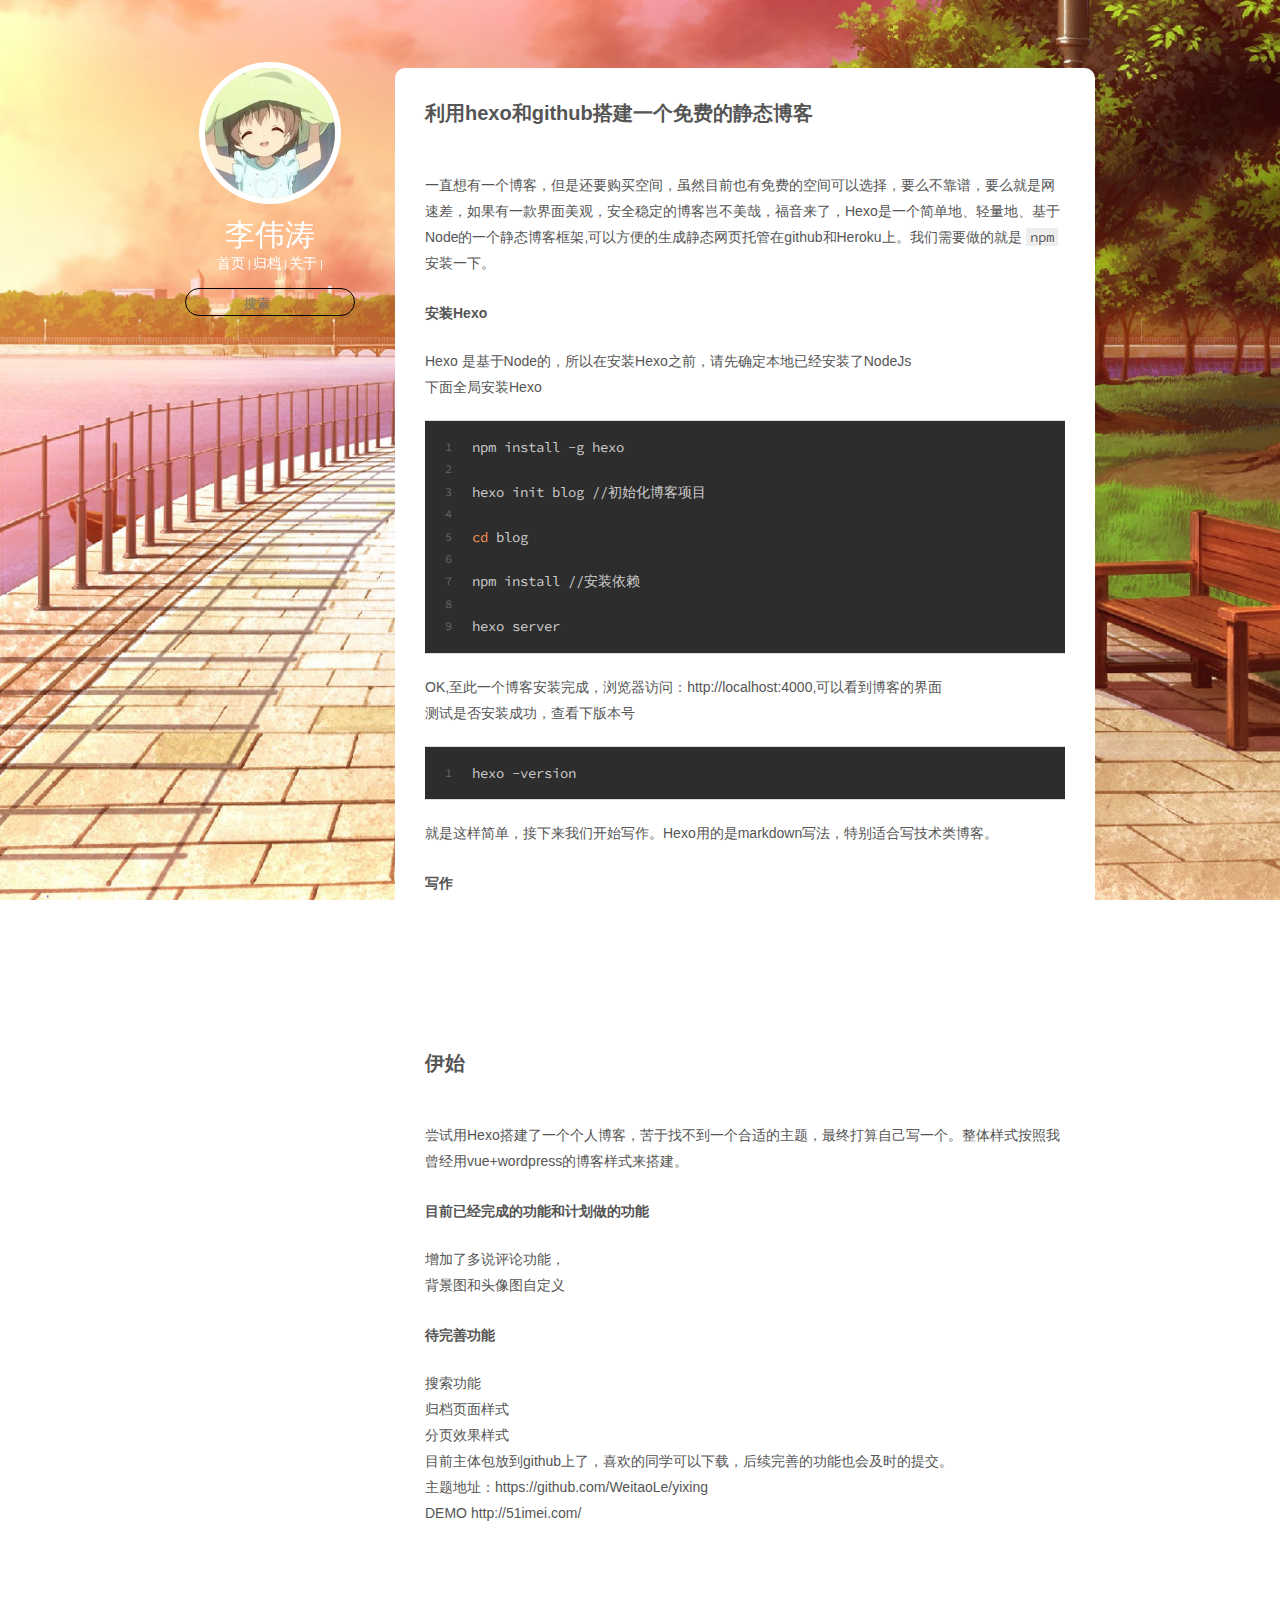
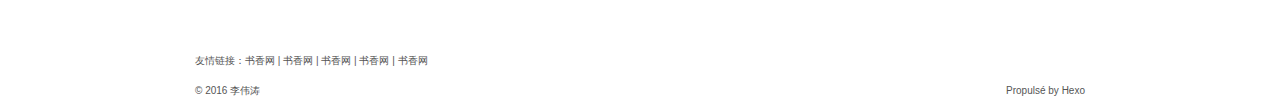
==== index.html @ 78cb447e "Site updated: 2016-09-13 23:30:02" ====
<!DOCTYPE html>
<html>
<head>
  <meta charset="utf-8">
  
  <title>李伟涛</title>
  <meta name="viewport" content="width=device-width, initial-scale=1, maximum-scale=1">
  <meta property="og:type" content="website">
<meta property="og:title" content="李伟涛">
<meta property="og:url" content="http://51imei.com/index.html">
<meta property="og:site_name" content="李伟涛">
<meta name="twitter:card" content="summary">
<meta name="twitter:title" content="李伟涛">
  
    <link rel="alternate" href="/atom.xml" title="李伟涛" type="application/atom+xml">
  
  
    <link rel="icon" href="/favicon.png">
  
  
    <link href="//fonts.googleapis.com/css?family=Source+Code+Pro" rel="stylesheet" type="text/css">
  
  <link rel="stylesheet" href="/css/style.css">
  

</head>

<body>
  <div id="container">
    <div class="main clearfix">
      <header id="header" class="header">
  <div class="myphoto"><img src="/img/photo.jpg"></div>
  <div class="mysitename">李伟涛</div>

  <div class="navbar">
        
          <a href="/">首页</a> | 
        
          <a href="/archives">归档</a> | 
        
          <a href="/about">关于</a> | 
        
   </div>
  <div class="searchbox"><button class="search-btn"><i class="search-icon">&#xe686;</i></button><input type="text" placeholder="搜索"></div>
</header>
        <div class="container">
  
    <div class="content" id="post-hexo">
  <h2><a href="#">
  
    <h1 itemprop="name">
      <a class="article-title" href="/2016/09/13/hexo/">利用hexo和github搭建一个免费的静态博客</a>
    </h1>
  
</a></h2>
  
  <div class="summary article-entry">
        <p>一直想有一个博客，但是还要购买空间，虽然目前也有免费的空间可以选择，要么不靠谱，要么就是网速差，如果有一款界面美观，安全稳定的博客岂不美哉，福音来了，Hexo是一个简单地、轻量地、基于Node的一个静态博客框架,可以方便的生成静态网页托管在github和Heroku上。我们需要做的就是    <code>npm</code>    安装一下。</p>
<h2 id="安装Hexo"><a href="#安装Hexo" class="headerlink" title="安装Hexo"></a>安装Hexo</h2><p>Hexo 是基于Node的，所以在安装Hexo之前，请先确定本地已经安装了<a href="https://nodejs.org/en/" target="_blank" rel="external">NodeJs</a></p>
<p>下面全局安装Hexo</p>
<figure class="highlight bash"><table><tr><td class="gutter"><pre><div class="line">1</div><div class="line">2</div><div class="line">3</div><div class="line">4</div><div class="line">5</div><div class="line">6</div><div class="line">7</div><div class="line">8</div><div class="line">9</div></pre></td><td class="code"><pre><div class="line">npm install -g hexo</div><div class="line"></div><div class="line">hexo init blog //初始化博客项目</div><div class="line"></div><div class="line"><span class="built_in">cd</span> blog</div><div class="line"></div><div class="line">npm install //安装依赖</div><div class="line"></div><div class="line">hexo server</div></pre></td></tr></table></figure>
<p>OK,至此一个博客安装完成，浏览器访问：<a href="http://localhost:4000,可以看到博客的界面" target="_blank" rel="external">http://localhost:4000,可以看到博客的界面</a></p>
<p>测试是否安装成功，查看下版本号</p>
<figure class="highlight bash"><table><tr><td class="gutter"><pre><div class="line">1</div></pre></td><td class="code"><pre><div class="line">hexo -version</div></pre></td></tr></table></figure>
<p>就是这样简单，接下来我们开始写作。Hexo用的是markdown写法，特别适合写技术类博客。</p>
<h2 id="写作"><a href="#写作" class="headerlink" title="写作"></a>写作</h2>
      </div>
  
  
</div>
  
    <div class="content" id="post-伊始">
  <h2><a href="#">
  
    <h1 itemprop="name">
      <a class="article-title" href="/2016/09/13/伊始/">伊始</a>
    </h1>
  
</a></h2>
  
  <div class="summary article-entry">
        <p>尝试用Hexo搭建了一个个人博客，苦于找不到一个合适的主题，最终打算自己写一个。整体样式按照我曾经用vue+wordpress的博客样式来搭建。</p>
<h2 id="目前已经完成的功能和计划做的功能"><a href="#目前已经完成的功能和计划做的功能" class="headerlink" title="目前已经完成的功能和计划做的功能"></a>目前已经完成的功能和计划做的功能</h2><ol>
<li>增加了多说评论功能，</li>
<li>背景图和头像图自定义</li>
</ol>
<h2 id="待完善功能"><a href="#待完善功能" class="headerlink" title="待完善功能"></a>待完善功能</h2><ol>
<li>搜索功能</li>
<li>归档页面样式</li>
<li>分页效果样式</li>
</ol>
<p>目前主体包放到github上了，喜欢的同学可以下载，后续完善的功能也会及时的提交。</p>
<p>主题地址：<a href="https://github.com/WeitaoLe/yixing" target="_blank" rel="external">https://github.com/WeitaoLe/yixing</a></p>
<p><a href="http://51imei.com/">DEMO http://51imei.com/</a></p>

      </div>
  
  
</div>
  

</div>
    </div>
    <div>
    	<div class="footer">
		  
		<div class="flink">友情链接：<a href="">书香网</a> | <a href="">书香网</a> | <a href="">书香网</a> | <a href="">书香网</a> | <a href="">书香网</a></div>
		<div class="copyright">
			 &copy; 2016 李伟涛 <span>Propulsé by <a href="http://hexo.io/" target="_blank">Hexo</a></span>
		</div>
	</div>
    </div>
  </div>
</body>
</html>
---- css/style.css ----
body {
  width: 100%;
}
body:before,
body:after {
  content: "";
  display: table;
}
body:after {
  clear: both;
}
html,
body,
div,
span,
applet,
object,
iframe,
h1,
h2,
h3,
h4,
h5,
h6,
p,
blockquote,
pre,
a,
abbr,
acronym,
address,
big,
cite,
code,
del,
dfn,
em,
img,
ins,
kbd,
q,
s,
samp,
small,
strike,
strong,
sub,
sup,
tt,
var,
dl,
dt,
dd,
ol,
ul,
li,
fieldset,
form,
label,
legend,
table,
caption,
tbody,
tfoot,
thead,
tr,
th,
td {
  margin: 0;
  padding: 0;
  border: 0;
  outline: 0;
  font-weight: inherit;
  font-style: inherit;
  font-family: inherit;
  font-size: 100%;
  vertical-align: baseline;
}
body {
  line-height: 1;
  color: #000;
  background: #fff;
}
ol,
ul {
  list-style: none;
}
table {
  border-collapse: separate;
  border-spacing: 0;
  vertical-align: middle;
}
caption,
th,
td {
  text-align: left;
  font-weight: normal;
  vertical-align: middle;
}
a img {
  border: none;
}
input,
button {
  margin: 0;
  padding: 0;
}
input::-moz-focus-inner,
button::-moz-focus-inner {
  border: 0;
  padding: 0;
}
@font-face {
  font-family: FontAwesome;
  font-style: normal;
  font-weight: normal;
  src: url("fonts/fontawesome-webfont.eot?v=#4.0.3");
  src: url("fonts/fontawesome-webfont.eot?#iefix&v=#4.0.3") format("embedded-opentype"), url("fonts/fontawesome-webfont.woff?v=#4.0.3") format("woff"), url("fonts/fontawesome-webfont.ttf?v=#4.0.3") format("truetype"), url("fonts/fontawesome-webfont.svg#fontawesomeregular?v=#4.0.3") format("svg");
}
* {
  -webkit-box-sizing: border-box;
  -moz-box-sizing: border-box;
  -webkit-box-sizing: border-box;
  -moz-box-sizing: border-box;
  box-sizing: border-box;
}
html,
body,
#container {
  font-size: 10px;
  height: 100%;
  font-family: tahoma, Helvetica, Arial, "\5FAE\8F6F\96C5\9ED1";
}
a {
  text-decoration: none;
  cursor: pointer;
}
a:link,
a:visited,
a:active {
  text-decoration: none;
}
a:hover,
a:focus {
  text-decoration: none;
  outline: none;
}
.clearfix {
  display: block;
  clear: both;
  height: 0;
  overflow: hidden;
}
.clearfix:after {
  content: ".";
  display: block;
  height: 0;
  clear: both;
  overflow: hidden;
  visibility: hidden;
}
body {
  background: url("/img/bg.jpg") no-repeat;
  background-attachment: fixed;
  -webkit-background-size: cover;
  -moz-background-size: cover;
  background-size: cover;
  font: 14px "Helvetica Neue", Helvetica, Arial, sans-serif;
  -webkit-text-size-adjust: 100%;
}
.main {
  height: auto;
  padding-top: 68px;
  margin: 0 auto;
}
.outer {
  max-width: 1220px;
  margin: 0 auto;
  padding: 0 20px;
}
.outer:before,
.outer:after {
  content: "";
  display: table;
}
.outer:after {
  clear: both;
}
.inner {
  display: inline;
  float: left;
  width: 98.33333333333333%;
  margin: 0 0.833333333333333%;
}
.left,
.alignleft {
  float: left;
}
.right,
.alignright {
  float: right;
}
.clear {
  clear: both;
}
#container {
  position: relative;
}
.mobile-nav-on {
  overflow: hidden;
}
/*
设备适配
 */
@media (min-width: 769px) {
  .main {
    width: 910px;
  }
  .header {
    position: fixed;
  }
  .container {
    width: 700px;
    float: right;
  }
  .container .content {
    height: auto;
  }
  .container-box {
    width: 86%;
  }
  .footer {
    width: 910px;
  }
}
@media (max-width: 768px) {
  .main {
    width: 100%;
  }
  .container {
    width: 95%;
    margin: 0 auto;
  }
  .container-box {
    width: 75%;
  }
  .footer {
    width: 90%;
  }
}
@media screen and (min-width: 768px) {
  #main {
    display: inline;
    float: left;
    width: 73.33333333333333%;
    margin: 0 0.833333333333333%;
  }
}
.archive-year,
.widget-title {
  text-decoration: none;
  text-transform: uppercase;
  letter-spacing: 2px;
  color: #999;
  margin-bottom: 1em;
  margin-left: 5px;
  line-height: 1em;
  text-shadow: 0 1px #fff;
  font-weight: bold;
}
.archive-article-inner {
  background: #fff;
  -webkit-box-shadow: 1px 2px 3px #ddd;
  box-shadow: 1px 2px 3px #ddd;
  border: 1px solid #ddd;
  border-radius: 3px;
}
.widget h1 {
  font-size: 2em;
}
.widget h2 {
  font-size: 1.5em;
}
.widget h3 {
  font-size: 1.3em;
}
.widget h4 {
  font-size: 1.2em;
}
.widget h5 {
  font-size: 1em;
}
.widget h6 {
  font-size: 1em;
  color: #999;
}
.widget hr {
  border: 1px dashed #ddd;
}
.widget strong {
  font-weight: bold;
}
.widget em,
.widget cite {
  font-style: italic;
}
.widget sup,
.widget sub {
  font-size: 0.75em;
  line-height: 0;
  position: relative;
  vertical-align: baseline;
}
.widget sup {
  top: -0.5em;
}
.widget sub {
  bottom: -0.2em;
}
.widget small {
  font-size: 0.85em;
}
.widget acronym,
.widget abbr {
  border-bottom: 1px dotted;
}
.widget ul,
.widget ol,
.widget dl {
  margin: 0 20px;
  line-height: 1.6em;
}
.widget ul ul,
.widget ol ul,
.widget ul ol,
.widget ol ol {
  margin-top: 0;
  margin-bottom: 0;
}
.widget ul {
  list-style: disc;
}
.widget ol {
  list-style: decimal;
}
.widget dt {
  font-weight: bold;
}
.header {
  width: 170px;
  height: 300px;
  margin: 0 auto;
}
.myphoto {
  text-align: center;
}
.myphoto img {
  width: 130px;
  border-radius: 50%;
  -webkit-box-shadow: 0 0 0 6px #fff;
  box-shadow: 0 0 0 6px #fff;
  -webkit-transition: -webkit-transform 0.8s;
  -moz-transition: -moz-transform 0.8s;
  -ms-transition: -ms-transform 0.8s;
  transition: transform 0.8s;
  -webkit-transition: transform 0.8s;
  -moz-transition: transform 0.8s;
}
.mysitename {
  height: 40px;
  text-align: center;
  color: #fff;
  font-size: 3rem;
  padding-top: 15px;
}
.navbar {
  color: #fff;
  padding: 15px 0 15px;
  text-align: center;
}
.navbar a {
  color: #fff;
  font-size: 1.4rem;
}
.searchbox {
  width: 100%;
  border-radius: 25px;
  height: 28px;
  border: 1px solid #000;
  position: relative;
}
.searchbox input {
  border: 0px;
  background: none;
  width: 120px;
  height: 28px;
  padding: 0px 10px 0 10px;
  color: #fff;
  float: right;
}
.searchbox input:focus {
  border: none;
  outline: none;
  -webkit-box-shadow: 0 0 0 0;
  box-shadow: 0 0 0 0;
}
.search-btn {
  border: 0px;
  background: none;
  width: 30px;
  position: absolute;
  left: 0;
  top: 5px;
}
.search-btn:focus {
  border: none;
  outline: none;
  -webkit-box-shadow: 0 0 0 0;
  box-shadow: 0 0 0 0;
}
.container {
  height: auto;
  padding-bottom: 20px;
}
.container a {
  color: #555;
}
.container .content {
  background-color: #fff;
  border-radius: 10px;
  width: 100%;
  margin-bottom: 70px;
  position: relative;
  color: #555;
}
.container .content h2 {
  padding: 30px 30px 40px;
  line-height: 3rem;
  font-weight: bold;
}
.container .content h2 a {
  font-size: 2rem;
  text-decoration: none;
}
.container .content h2 a:hover {
  color: #444;
}
.container .content p {
  font-size: 1.4rem;
}
.container .content .summary {
  line-height: 26px;
  font-size: 1.4rem;
  padding: 0px 30px 30px 30px;
  -webkit-box-sizing: border-box;
  -moz-box-sizing: border-box;
  box-sizing: border-box;
}
.container .content .summary figure {
  margin: 20px 0;
}
.container .content .summary h2 {
  padding: 2rem 0;
}
.container .content .submenu {
  height: 50px;
  background-color: #fafafa;
  bottom: 0;
  border-top: 1px solid #ddd;
  border-radius: 0 0 10px 10px;
  line-height: 50px;
  padding: 0 30px 0 30px;
  font-size: 0.9rem;
}
.container .content .submenu a {
  color: #555;
}
.container .content .submenu .submenu-time {
  float: left;
}
.container .content .submenu .submenu-hot {
  float: right;
  font-style: italic;
}
.container .article {
  color: #555;
  background-color: #fff;
  border-radius: 10px;
  height: auto;
  padding-bottom: 30px;
}
.container .article h2 {
  height: 30px;
  line-height: 30px;
  padding: 30px 30px 15px;
}
.container .article .submenu {
  color: #ddd;
  height: 50px;
  bottom: 0;
  border-radius: 0 0 10px 10px;
  line-height: 50px;
  padding: 0 30px 0 30px;
  font-size: 0.9rem;
}
.container .article .submenu a {
  color: #ddd;
}
.container .article .submenu .submenu-time {
  float: left;
}
.container .article .summary {
  line-height: 26px;
  font-size: 1.4rem;
  height: auto;
  padding: 0px 30px 30px 30px;
}
.container .article .summary p {
  padding-top: 15px;
}
#comments {
  background: #fff;
  padding: 20px;
  border-radius: 3px;
  margin: 0 0;
}
#comments a {
  color: #258fb8;
}
.archives-wrap {
  margin: 50px 0;
}
.archives:before,
.archives:after {
  content: "";
  display: table;
}
.archives:after {
  clear: both;
}
.archive-year-wrap {
  margin-bottom: 1em;
}
.archives {
  -webkit-column-gap: 10px;
  -moz-column-gap: 10px;
  column-gap: 10px;
}
@media screen and (min-width: 480px) and (max-width: 767px) {
  .archives {
    -webkit-column-count: 2;
    -moz-column-count: 2;
    column-count: 2;
  }
}
@media screen and (min-width: 768px) {
  .archives {
    -webkit-column-count: 3;
    -moz-column-count: 3;
    column-count: 3;
  }
}
.archive-article {
  -webkit-column-break-inside: avoid;
  page-break-inside: avoid;
  overflow: hidden;
  break-inside: avoid-column;
}
.archive-article-inner {
  padding: 10px;
  margin-bottom: 15px;
}
.archive-article-title {
  text-decoration: none;
  font-weight: bold;
  color: #555;
  -webkit-transition: color 0.2s;
  -moz-transition: color 0.2s;
  -ms-transition: color 0.2s;
  transition: color 0.2s;
  line-height: 1.6em;
}
.archive-article-title:hover {
  color: #258fb8;
}
.archive-article-footer {
  margin-top: 1em;
}
.archive-article-date {
  color: #999;
  text-decoration: none;
  font-size: 0.85em;
  line-height: 1em;
  margin-bottom: 0.5em;
  display: block;
}
#page-nav {
  margin: 50px auto;
  background: #fff;
  -webkit-box-shadow: 1px 2px 3px #ddd;
  box-shadow: 1px 2px 3px #ddd;
  border: 1px solid #ddd;
  border-radius: 3px;
  text-align: center;
  color: #999;
  overflow: hidden;
}
#page-nav:before,
#page-nav:after {
  content: "";
  display: table;
}
#page-nav:after {
  clear: both;
}
#page-nav a,
#page-nav span {
  padding: 10px 20px;
  line-height: 1;
  height: 2ex;
}
#page-nav a {
  color: #999;
  text-decoration: none;
}
#page-nav a:hover {
  background: #999;
  color: #fff;
}
#page-nav .prev {
  float: left;
}
#page-nav .next {
  float: right;
}
#page-nav .page-number {
  display: inline-block;
}
@media screen and (max-width: 479px) {
  #page-nav .page-number {
    display: none;
  }
}
#page-nav .current {
  color: #555;
  font-weight: bold;
}
#page-nav .space {
  color: #ddd;
}
.footer {
  margin: 0 auto;
  color: #555;
  line-height: 30px;
}
.footer a {
  color: #555;
}
.footer .flink {
  height: auto;
  padding: 0 10px;
}
.footer .copyright {
  height: 30px;
  padding: 0 10px;
}
.footer .copyright span {
  float: right;
}
.article-entry pre,
.article-entry .highlight {
  background: #2d2d2d;
  margin: 0 -20px;
  padding: 15px 20px;
  border-style: solid;
  border-color: #ddd;
  border-width: 1px 0;
  overflow: auto;
  color: #ccc;
  line-height: 22.400000000000002px;
}
.article-entry .highlight .gutter pre,
.article-entry .gist .gist-file .gist-data .line-numbers {
  color: #666;
  font-size: 0.85em;
}
.article-entry pre,
.article-entry code {
  font-family: "Source Code Pro", Consolas, Monaco, Menlo, Consolas, monospace;
}
.article-entry code {
  background: #eee;
  text-shadow: 0 1px #fff;
  padding: 0 0.3em;
}
.article-entry pre code {
  background: none;
  text-shadow: none;
  padding: 0;
}
.article-entry .highlight pre {
  border: none;
  margin: 0;
  padding: 0;
}
.article-entry .highlight table {
  margin: 0;
  width: auto;
}
.article-entry .highlight td {
  border: none;
  padding: 0;
}
.article-entry .highlight figcaption {
  font-size: 0.85em;
  color: #999;
  line-height: 1em;
  margin-bottom: 1em;
}
.article-entry .highlight figcaption:before,
.article-entry .highlight figcaption:after {
  content: "";
  display: table;
}
.article-entry .highlight figcaption:after {
  clear: both;
}
.article-entry .highlight figcaption a {
  float: right;
}
.article-entry .highlight .gutter pre {
  text-align: right;
  padding-right: 20px;
}
.article-entry .highlight .line {
  height: 22.400000000000002px;
}
.article-entry .highlight .line.marked {
  background: #515151;
}
.article-entry .gist {
  margin: 0 -20px;
  border-style: solid;
  border-color: #ddd;
  border-width: 1px 0;
  background: #2d2d2d;
  padding: 15px 20px 15px 0;
}
.article-entry .gist .gist-file {
  border: none;
  font-family: "Source Code Pro", Consolas, Monaco, Menlo, Consolas, monospace;
  margin: 0;
}
.article-entry .gist .gist-file .gist-data {
  background: none;
  border: none;
}
.article-entry .gist .gist-file .gist-data .line-numbers {
  background: none;
  border: none;
  padding: 0 20px 0 0;
}
.article-entry .gist .gist-file .gist-data .line-data {
  padding: 0 !important;
}
.article-entry .gist .gist-file .highlight {
  margin: 0;
  padding: 0;
  border: none;
}
.article-entry .gist .gist-file .gist-meta {
  background: #2d2d2d;
  color: #999;
  font: 0.85em "Helvetica Neue", Helvetica, Arial, sans-serif;
  text-shadow: 0 0;
  padding: 0;
  margin-top: 1em;
  margin-left: 20px;
}
.article-entry .gist .gist-file .gist-meta a {
  color: #258fb8;
  font-weight: normal;
}
.article-entry .gist .gist-file .gist-meta a:hover {
  text-decoration: underline;
}
pre .comment,
pre .title {
  color: #999;
}
pre .variable,
pre .attribute,
pre .tag,
pre .regexp,
pre .ruby .constant,
pre .xml .tag .title,
pre .xml .pi,
pre .xml .doctype,
pre .html .doctype,
pre .css .id,
pre .css .class,
pre .css .pseudo {
  color: #f2777a;
}
pre .number,
pre .preprocessor,
pre .built_in,
pre .literal,
pre .params,
pre .constant {
  color: #f99157;
}
pre .class,
pre .ruby .class .title,
pre .css .rules .attribute {
  color: #9c9;
}
pre .string,
pre .value,
pre .inheritance,
pre .header,
pre .ruby .symbol,
pre .xml .cdata {
  color: #9c9;
}
pre .css .hexcolor {
  color: #6cc;
}
pre .function,
pre .python .decorator,
pre .python .title,
pre .ruby .function .title,
pre .ruby .title .keyword,
pre .perl .sub,
pre .javascript .title,
pre .coffeescript .title {
  color: #69c;
}
pre .keyword,
pre .javascript .function {
  color: #c9c;
}
@media screen and (max-width: 479px) {
  #mobile-nav {
    position: absolute;
    top: 0;
    left: 0;
    width: 280px;
    height: 100%;
    background: #191919;
    border-right: 1px solid #fff;
  }
}
@media screen and (max-width: 479px) {
  .mobile-nav-link {
    display: block;
    color: #999;
    text-decoration: none;
    padding: 15px 20px;
    font-weight: bold;
  }
  .mobile-nav-link:hover {
    color: #fff;
  }
}
@media screen and (min-width: 768px) {
  #sidebar {
    display: inline;
    float: left;
    width: 23.333333333333332%;
    margin: 0 0.833333333333333%;
  }
}
.widget-wrap {
  margin: 50px 0;
}
.widget {
  color: #777;
  text-shadow: 0 1px #fff;
  background: #ddd;
  -webkit-box-shadow: 0 -1px 4px #ccc inset;
  box-shadow: 0 -1px 4px #ccc inset;
  border: 1px solid #ccc;
  padding: 15px;
  border-radius: 3px;
}
.widget a {
  color: #258fb8;
  text-decoration: none;
}
.widget a:hover {
  text-decoration: underline;
}
.widget ul ul,
.widget ol ul,
.widget dl ul,
.widget ul ol,
.widget ol ol,
.widget dl ol,
.widget ul dl,
.widget ol dl,
.widget dl dl {
  margin-left: 15px;
  list-style: disc;
}
.widget {
  line-height: 1.6em;
  word-wrap: break-word;
  font-size: 0.9em;
}
.widget ul,
.widget ol {
  list-style: none;
  margin: 0;
}
.widget ul ul,
.widget ol ul,
.widget ul ol,
.widget ol ol {
  margin: 0 20px;
}
.widget ul ul,
.widget ol ul {
  list-style: disc;
}
.widget ul ol,
.widget ol ol {
  list-style: decimal;
}
.category-list-count,
.tag-list-count,
.archive-list-count {
  padding-left: 5px;
  color: #999;
  font-size: 0.85em;
}
.category-list-count:before,
.tag-list-count:before,
.archive-list-count:before {
  content: "(";
}
.category-list-count:after,
.tag-list-count:after,
.archive-list-count:after {
  content: ")";
}
.tagcloud a {
  margin-right: 5px;
  display: inline-block;
}
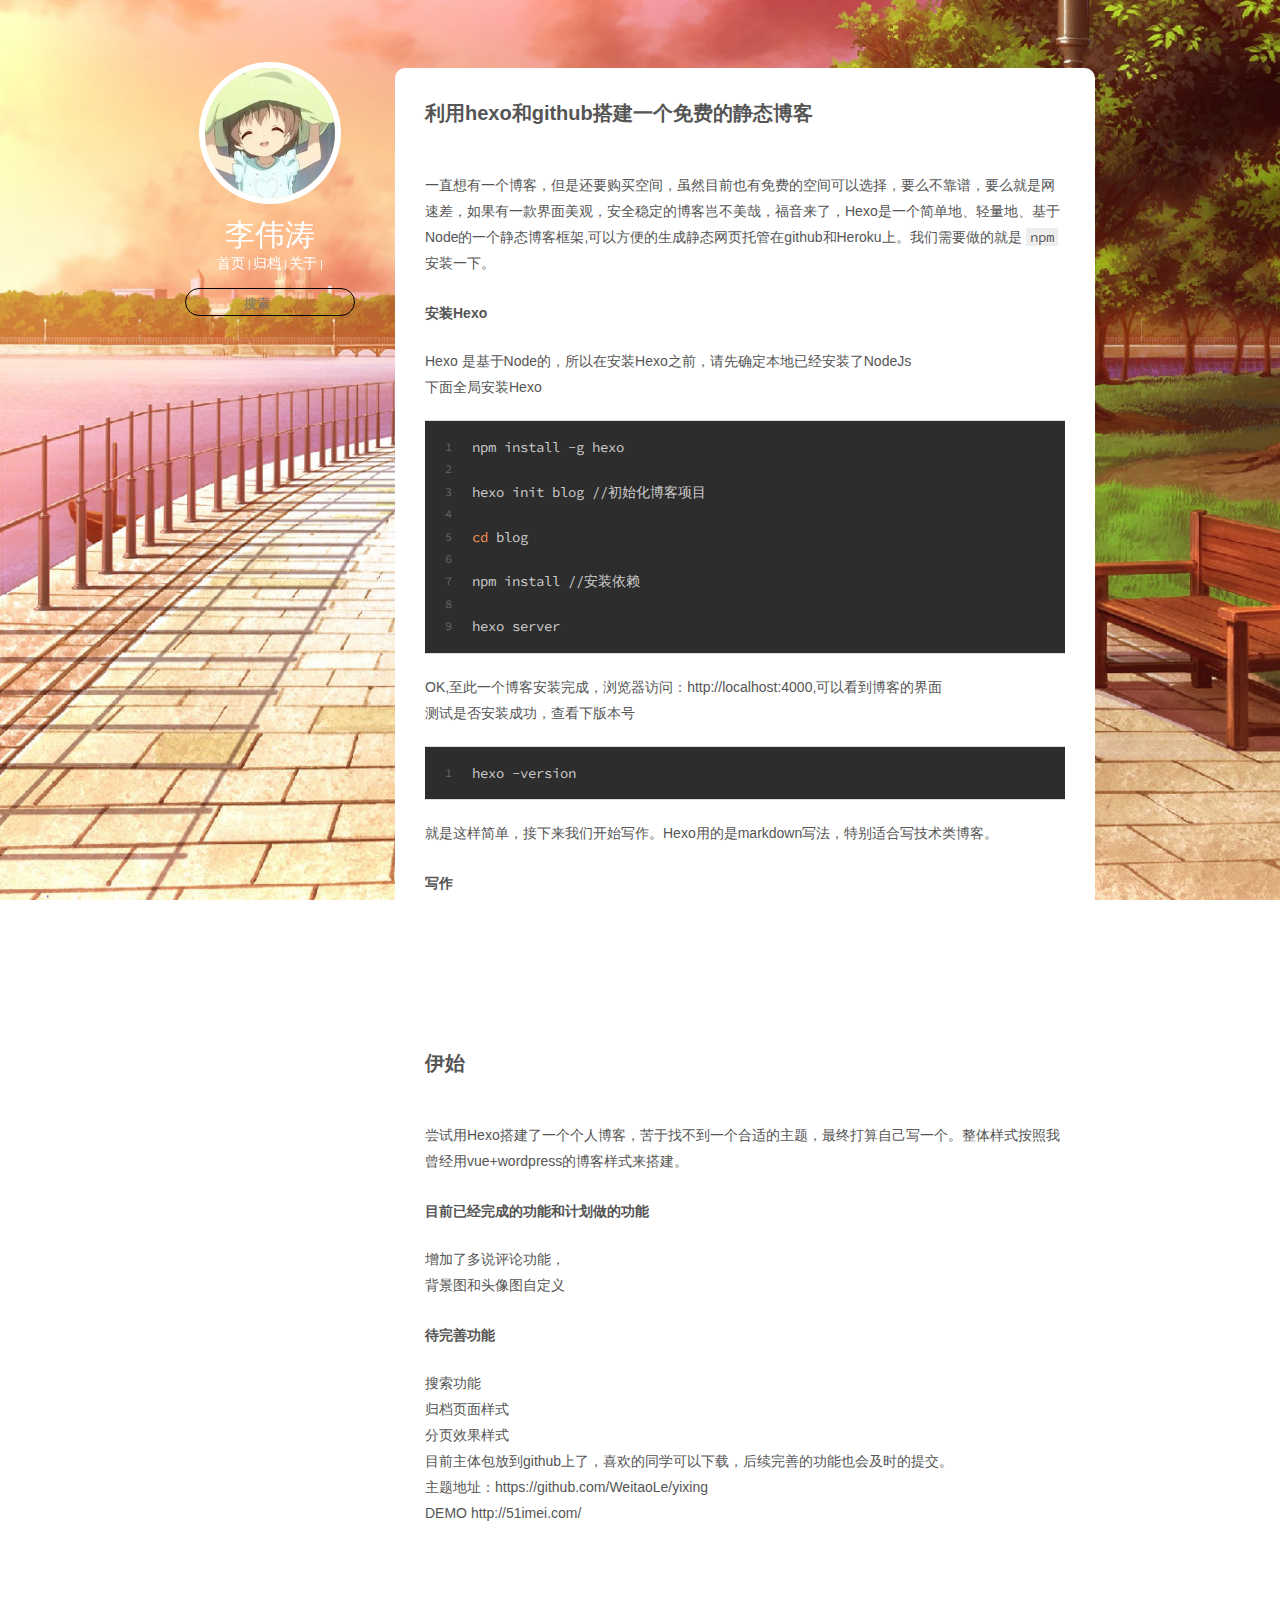
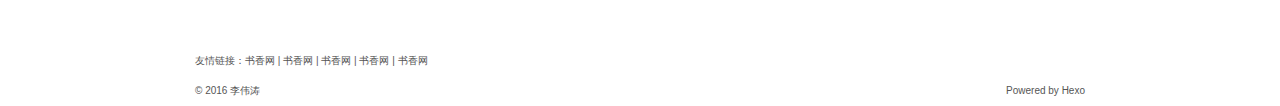
==== commit 38d82dff: "Site updated: 2016-09-13 23:52:54" ====
--- a/index.html
+++ b/index.html
@@ -106,7 +106,7 @@
 		  
 		<div class="flink">友情链接：<a href="">书香网</a> | <a href="">书香网</a> | <a href="">书香网</a> | <a href="">书香网</a> | <a href="">书香网</a></div>
 		<div class="copyright">
-			 &copy; 2016 李伟涛 <span>Propulsé by <a href="http://hexo.io/" target="_blank">Hexo</a></span>
+			 &copy; 2016 李伟涛 <span>Powered by <a href="http://hexo.io/" target="_blank">Hexo</a></span>
 		</div>
 	</div>
     </div>
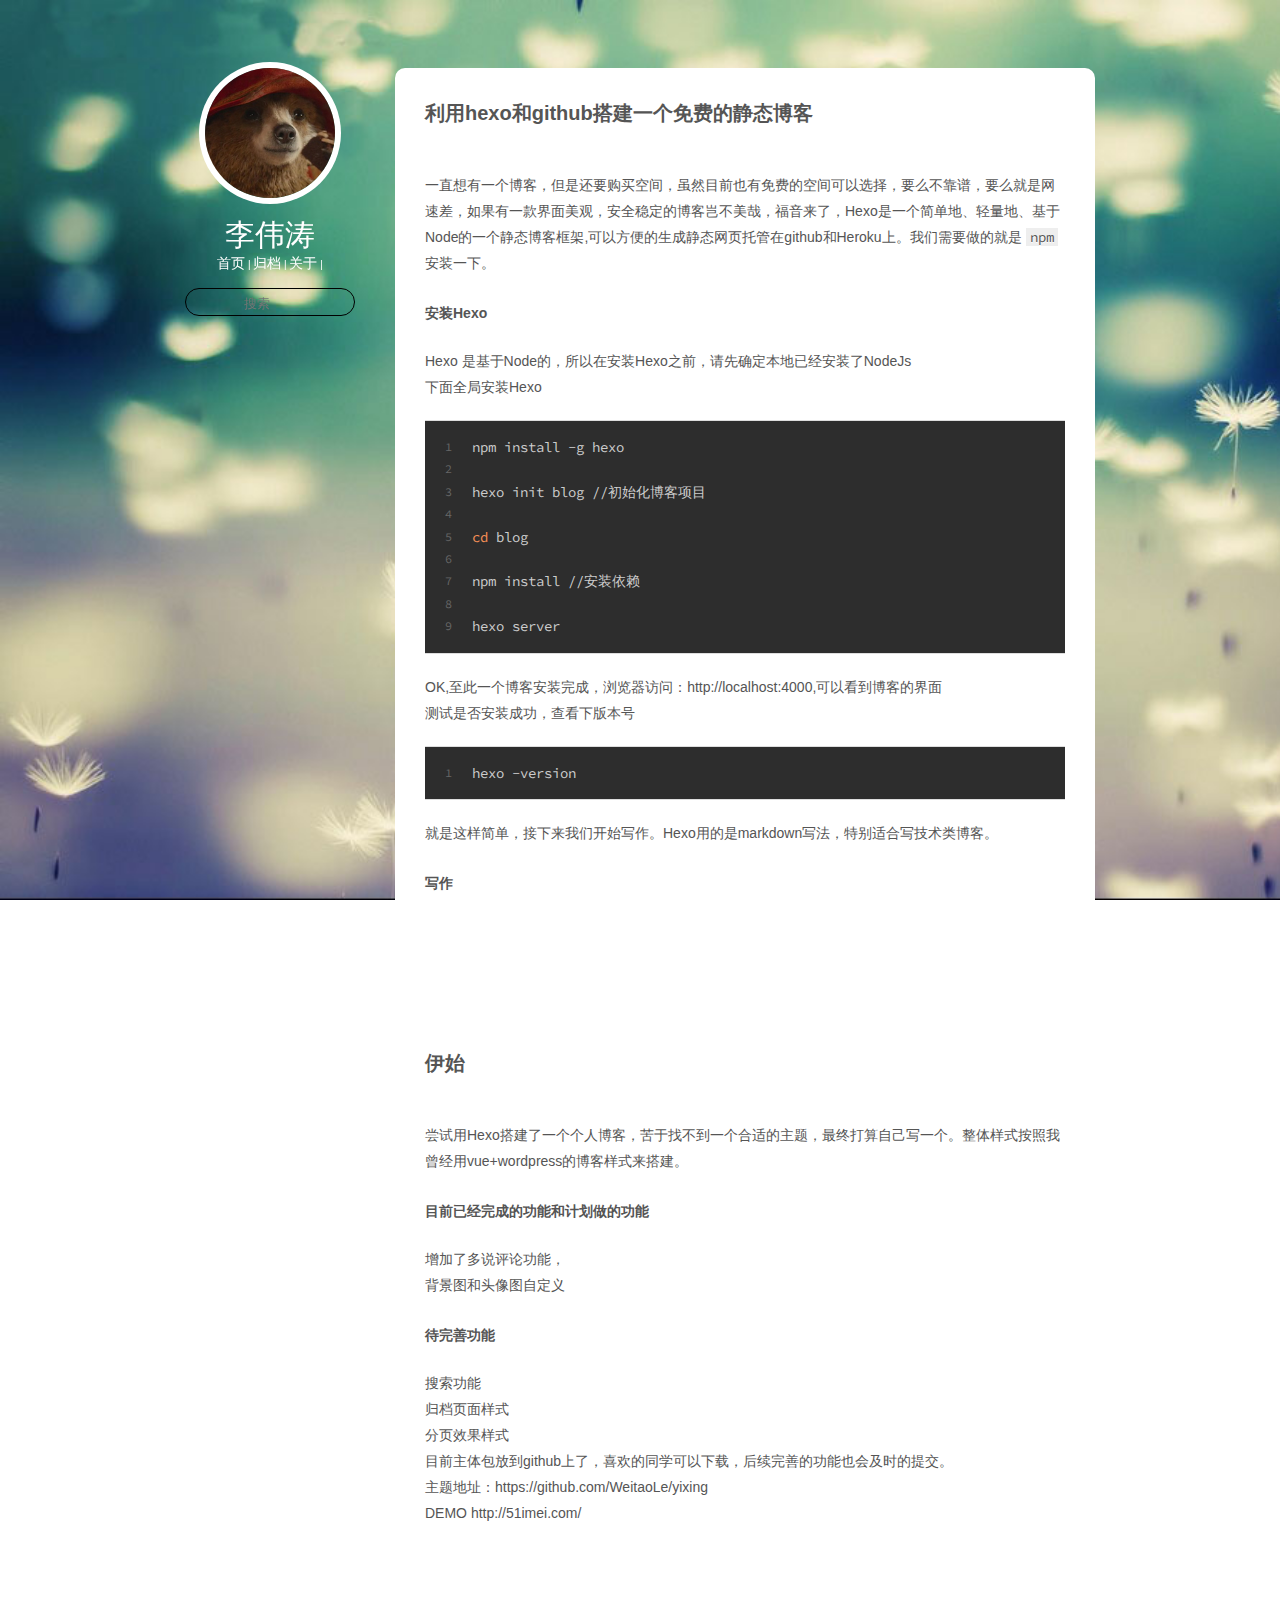
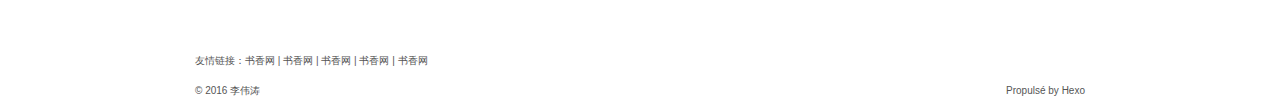
==== commit e273d985: "Site updated: 2016-09-14 00:11:04" ====
--- a/index.html
+++ b/index.html
@@ -106,7 +106,7 @@
 		  
 		<div class="flink">友情链接：<a href="">书香网</a> | <a href="">书香网</a> | <a href="">书香网</a> | <a href="">书香网</a> | <a href="">书香网</a></div>
 		<div class="copyright">
-			 &copy; 2016 李伟涛 <span>Powered by <a href="http://hexo.io/" target="_blank">Hexo</a></span>
+			 &copy; 2016 李伟涛 <span>Propulsé by <a href="http://hexo.io/" target="_blank">Hexo</a></span>
 		</div>
 	</div>
     </div>
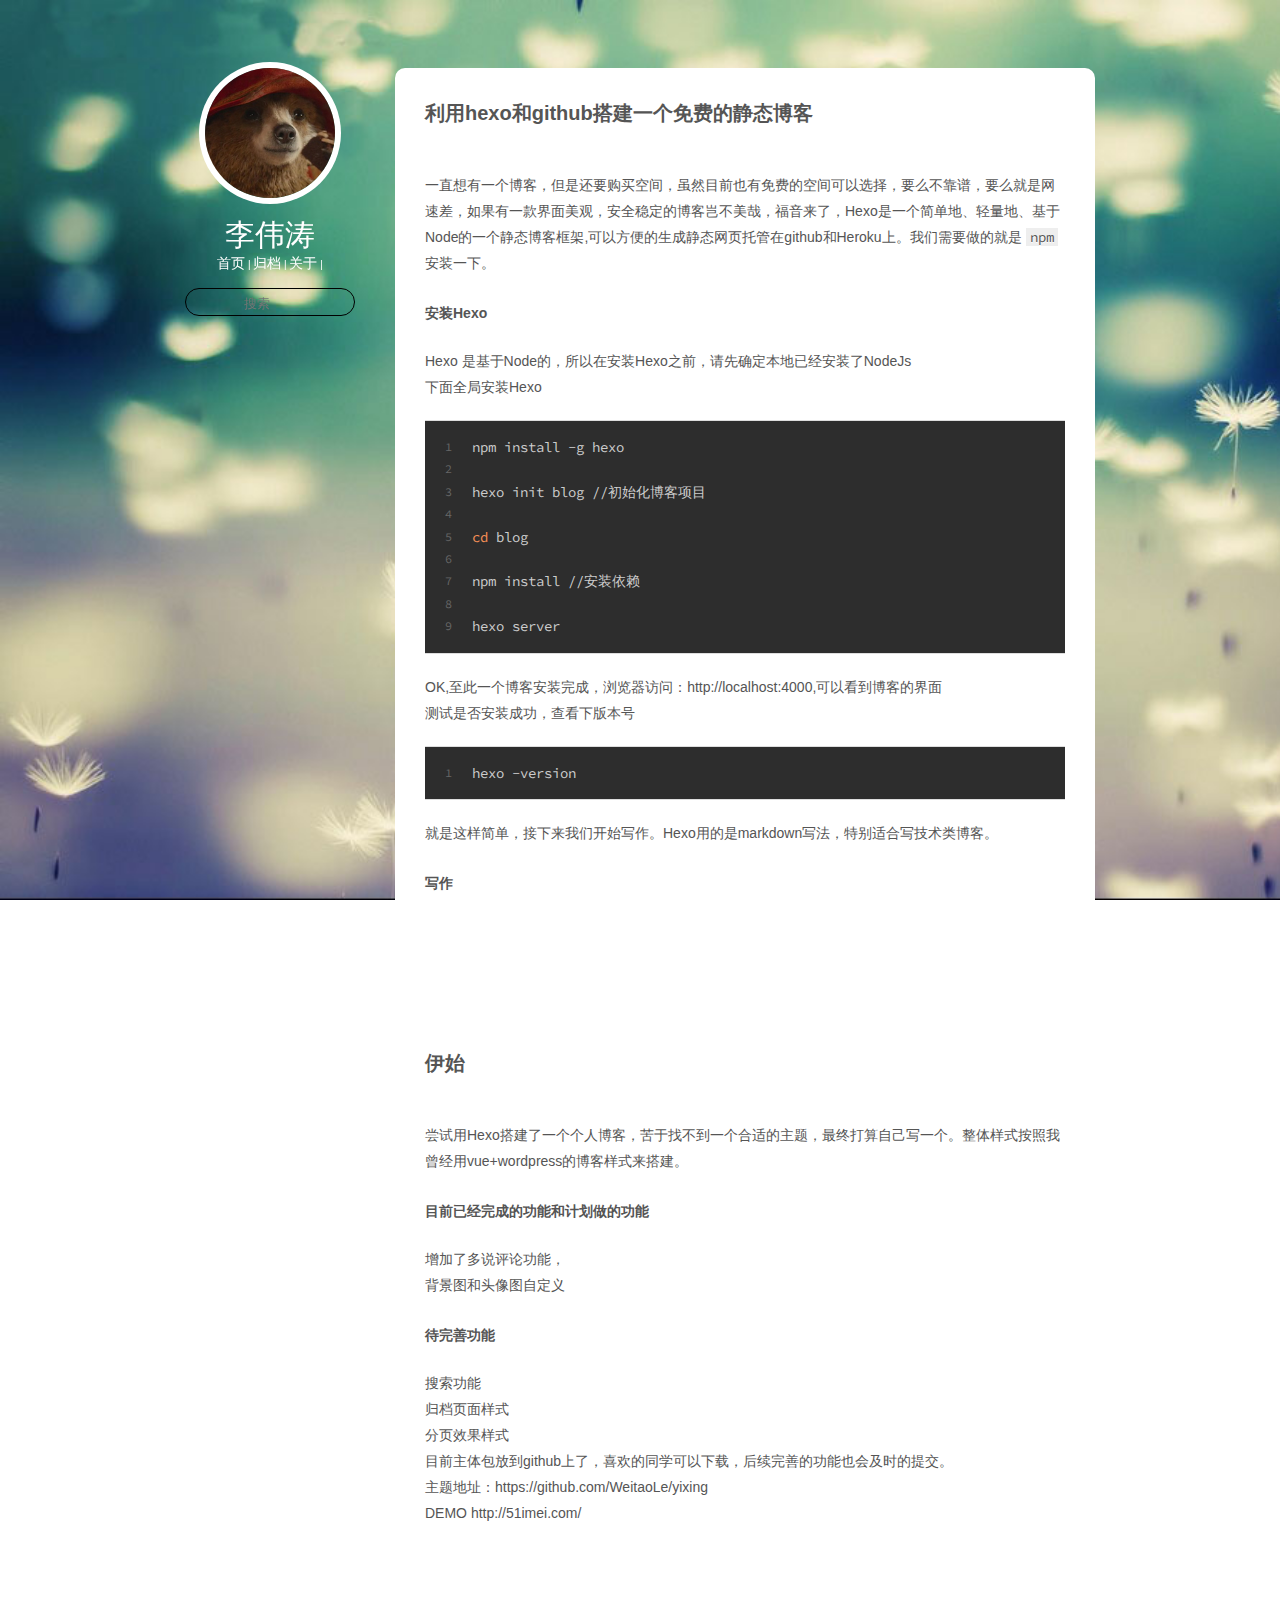
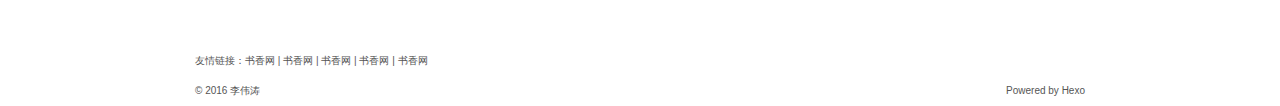
==== commit 180d0e8b: "Site updated: 2016-09-14 00:37:48" ====
--- a/index.html
+++ b/index.html
@@ -106,7 +106,7 @@
 		  
 		<div class="flink">友情链接：<a href="">书香网</a> | <a href="">书香网</a> | <a href="">书香网</a> | <a href="">书香网</a> | <a href="">书香网</a></div>
 		<div class="copyright">
-			 &copy; 2016 李伟涛 <span>Propulsé by <a href="http://hexo.io/" target="_blank">Hexo</a></span>
+			 &copy; 2016 李伟涛 <span>Powered by <a href="http://hexo.io/" target="_blank">Hexo</a></span>
 		</div>
 	</div>
     </div>
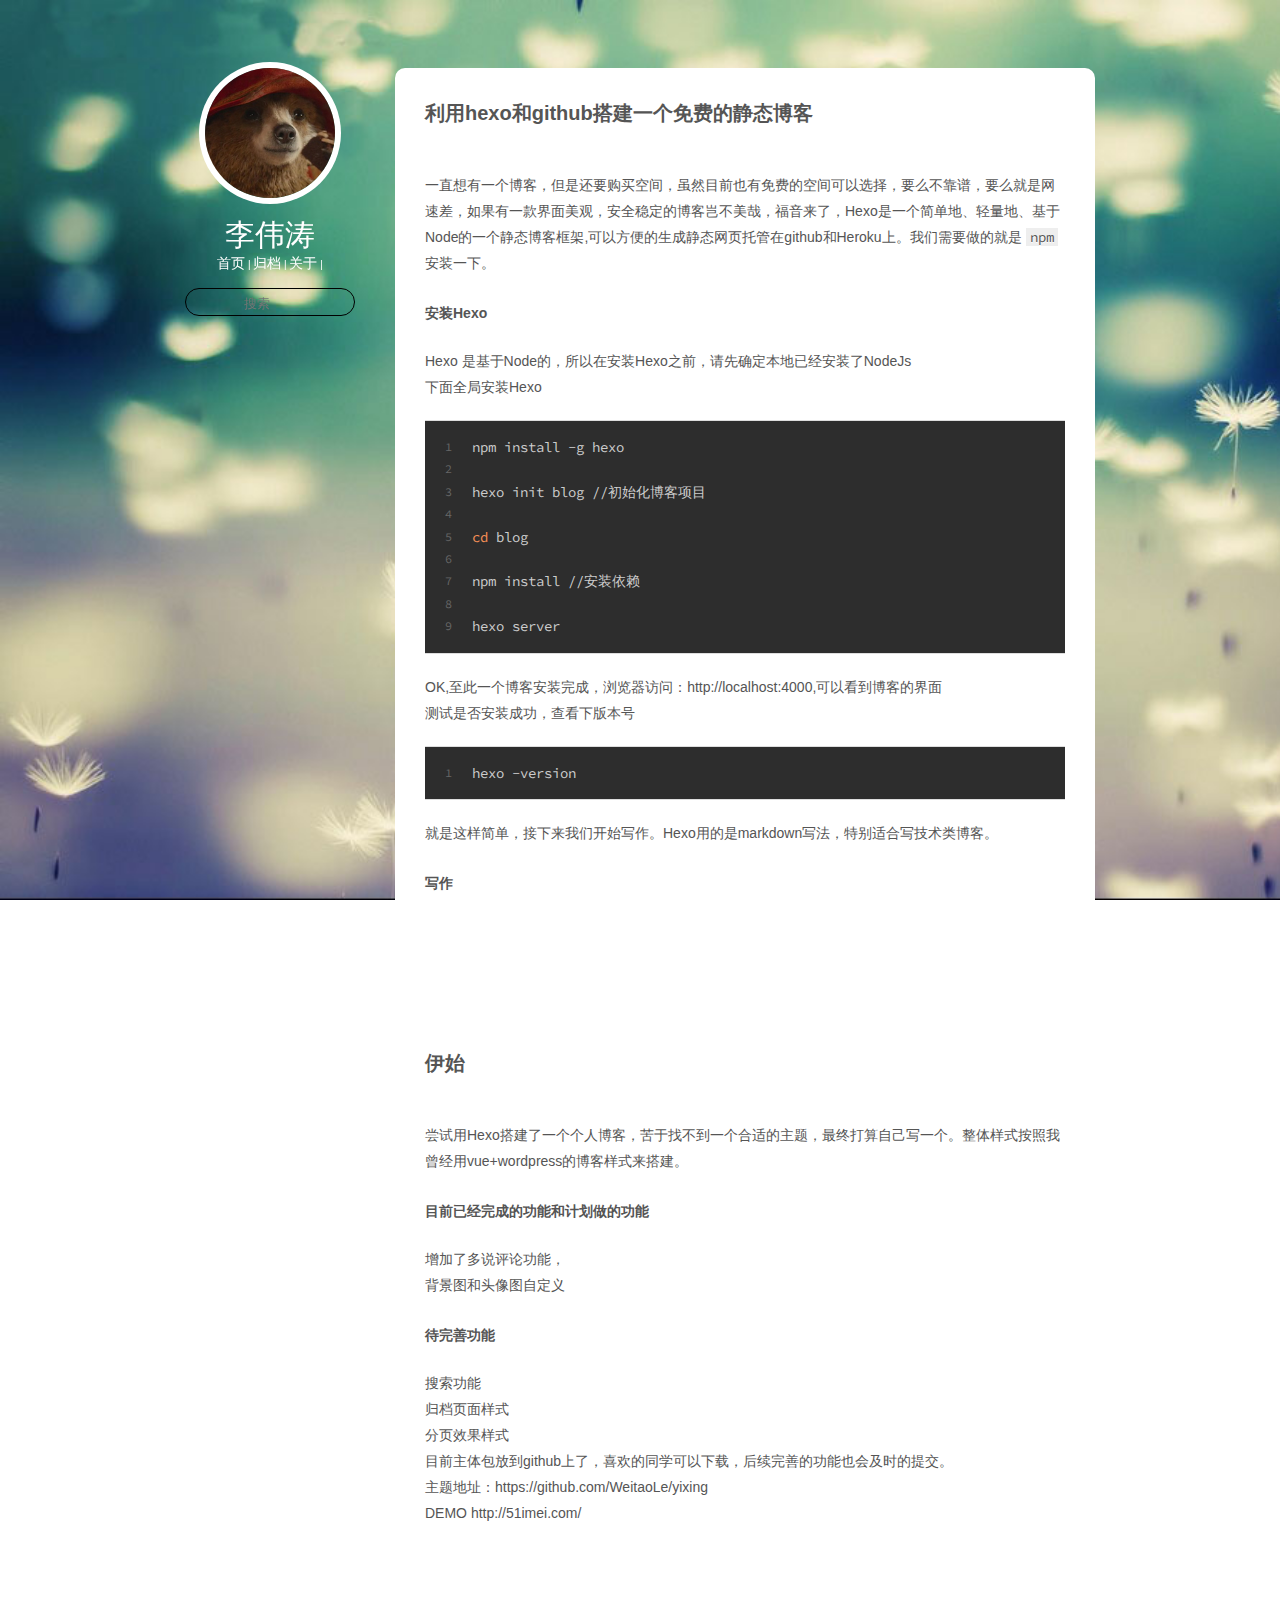
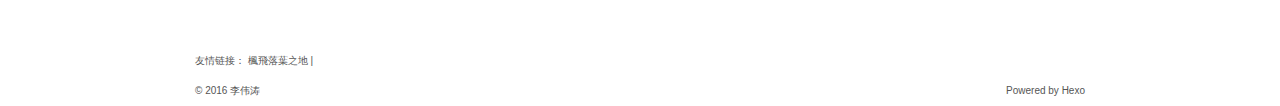
==== commit 09ea7304: "Site updated: 2016-09-14 00:50:48" ====
--- a/index.html
+++ b/index.html
@@ -104,7 +104,10 @@
     <div>
     	<div class="footer">
 		  
-		<div class="flink">友情链接：<a href="">书香网</a> | <a href="">书香网</a> | <a href="">书香网</a> | <a href="">书香网</a> | <a href="">书香网</a></div>
+		<div class="flink">友情链接：
+		
+			<a target="_blank" href="http://www.yejialu.com/">楓飛落葉之地</a> |
+		 </div>
 		<div class="copyright">
 			 &copy; 2016 李伟涛 <span>Powered by <a href="http://hexo.io/" target="_blank">Hexo</a></span>
 		</div>
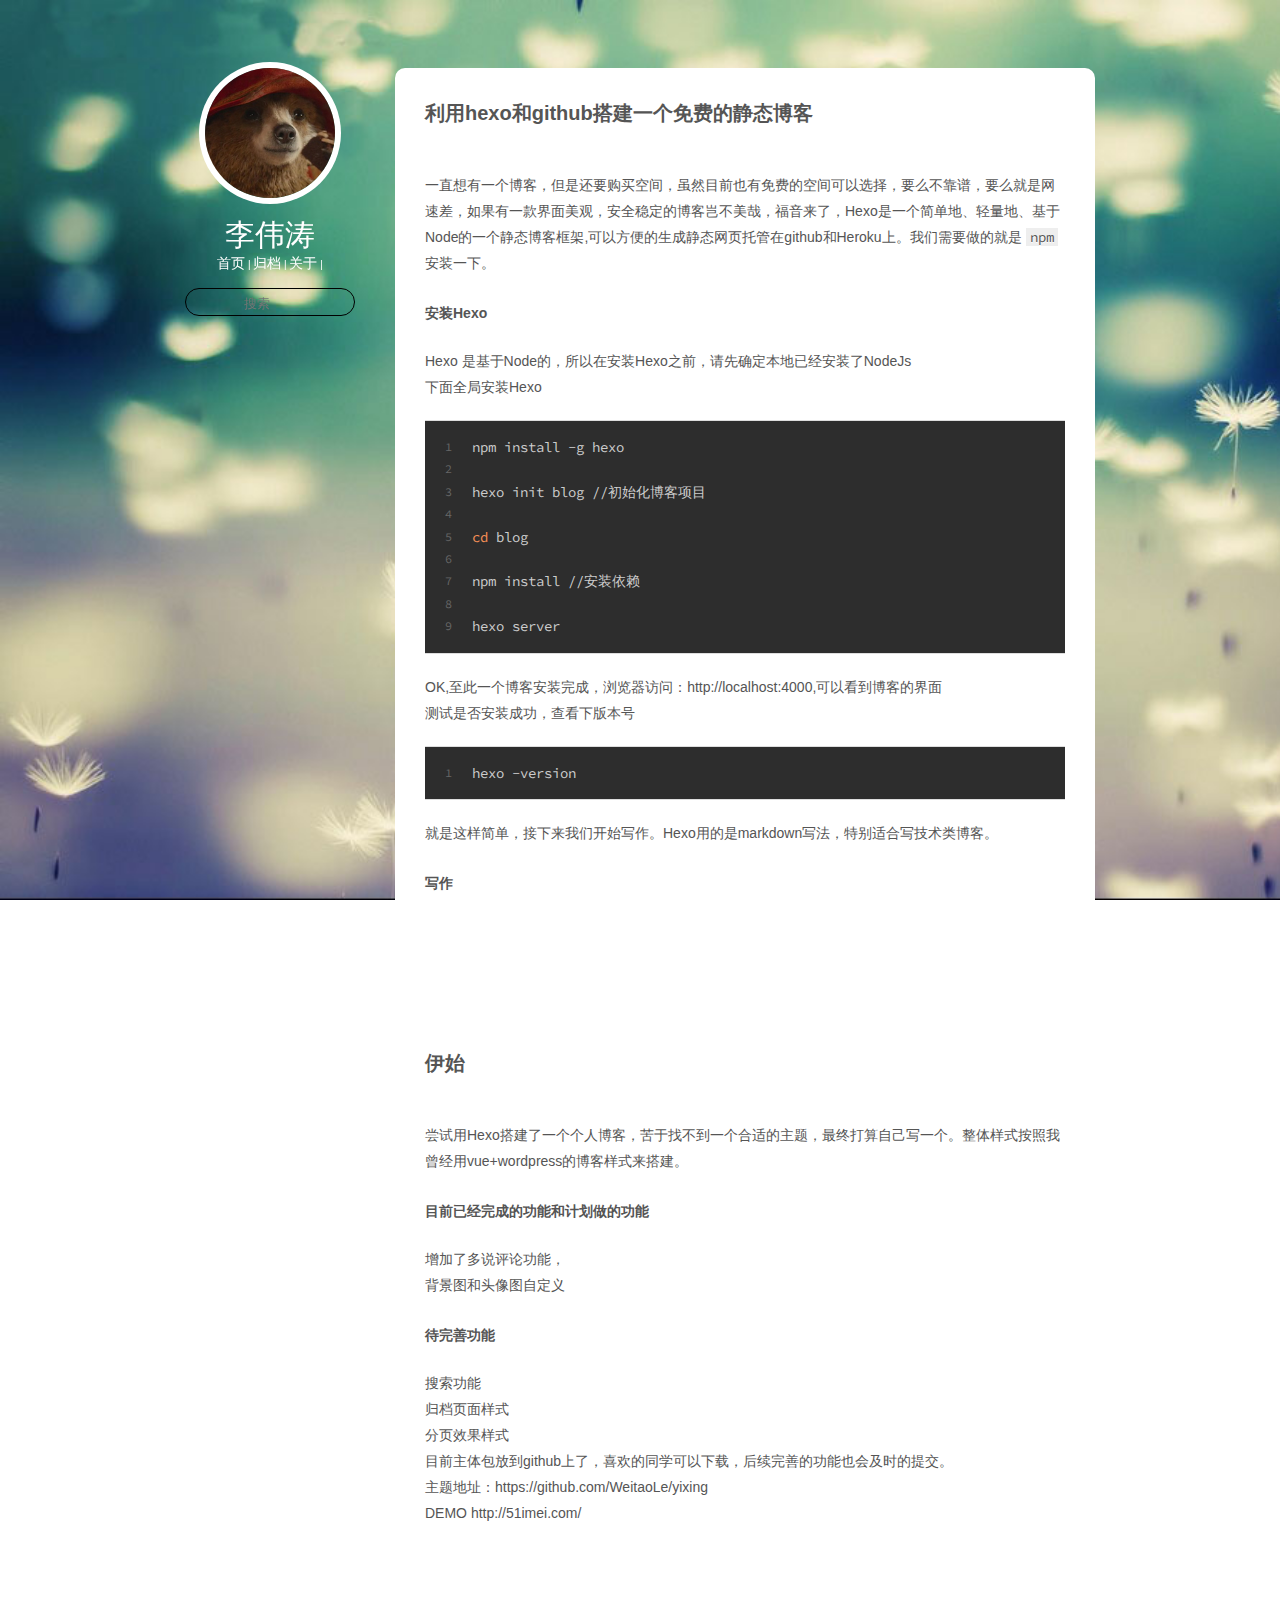
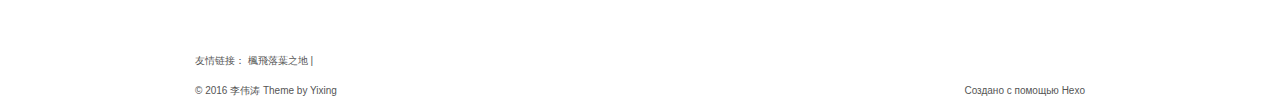
==== commit 79b5a45f: "Site updated: 2016-09-14 00:54:50" ====
--- a/index.html
+++ b/index.html
@@ -109,7 +109,7 @@
 			<a target="_blank" href="http://www.yejialu.com/">楓飛落葉之地</a> |
 		 </div>
 		<div class="copyright">
-			 &copy; 2016 李伟涛 <span>Powered by <a href="http://hexo.io/" target="_blank">Hexo</a></span>
+			 &copy; 2016 李伟涛  Theme by <a href="https://github.com/WeitaoLe/yixing" target="_blank">Yixing</a> <span>Создано с помощью <a href="http://hexo.io/" target="_blank">Hexo</a></span>
 		</div>
 	</div>
     </div>
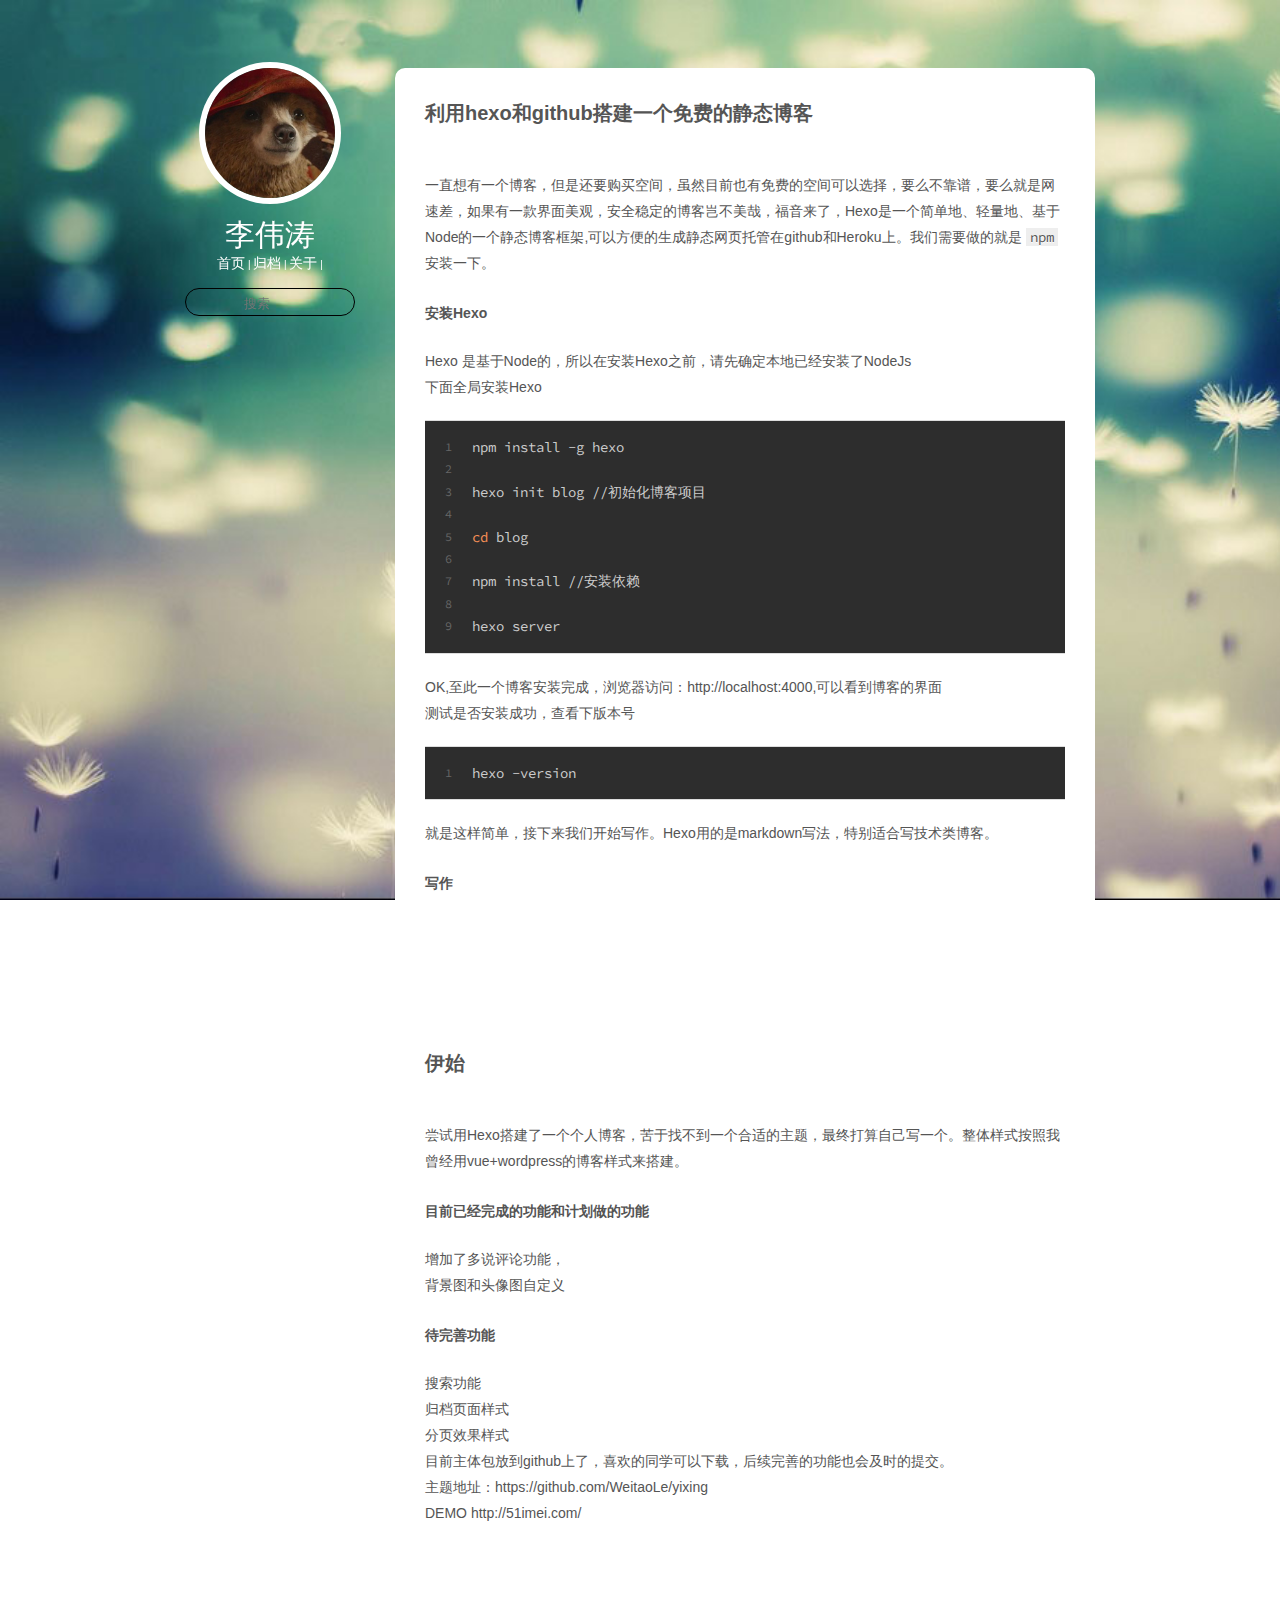
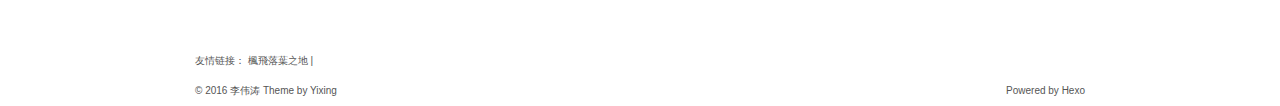
==== commit e2564233: "Site updated: 2016-09-14 00:57:14" ====
--- a/index.html
+++ b/index.html
@@ -109,7 +109,7 @@
 			<a target="_blank" href="http://www.yejialu.com/">楓飛落葉之地</a> |
 		 </div>
 		<div class="copyright">
-			 &copy; 2016 李伟涛  Theme by <a href="https://github.com/WeitaoLe/yixing" target="_blank">Yixing</a> <span>Создано с помощью <a href="http://hexo.io/" target="_blank">Hexo</a></span>
+			 &copy; 2016 李伟涛  Theme by <a href="https://github.com/WeitaoLe/yixing" target="_blank">Yixing</a> <span>Powered by <a href="http://hexo.io/" target="_blank">Hexo</a></span>
 		</div>
 	</div>
     </div>
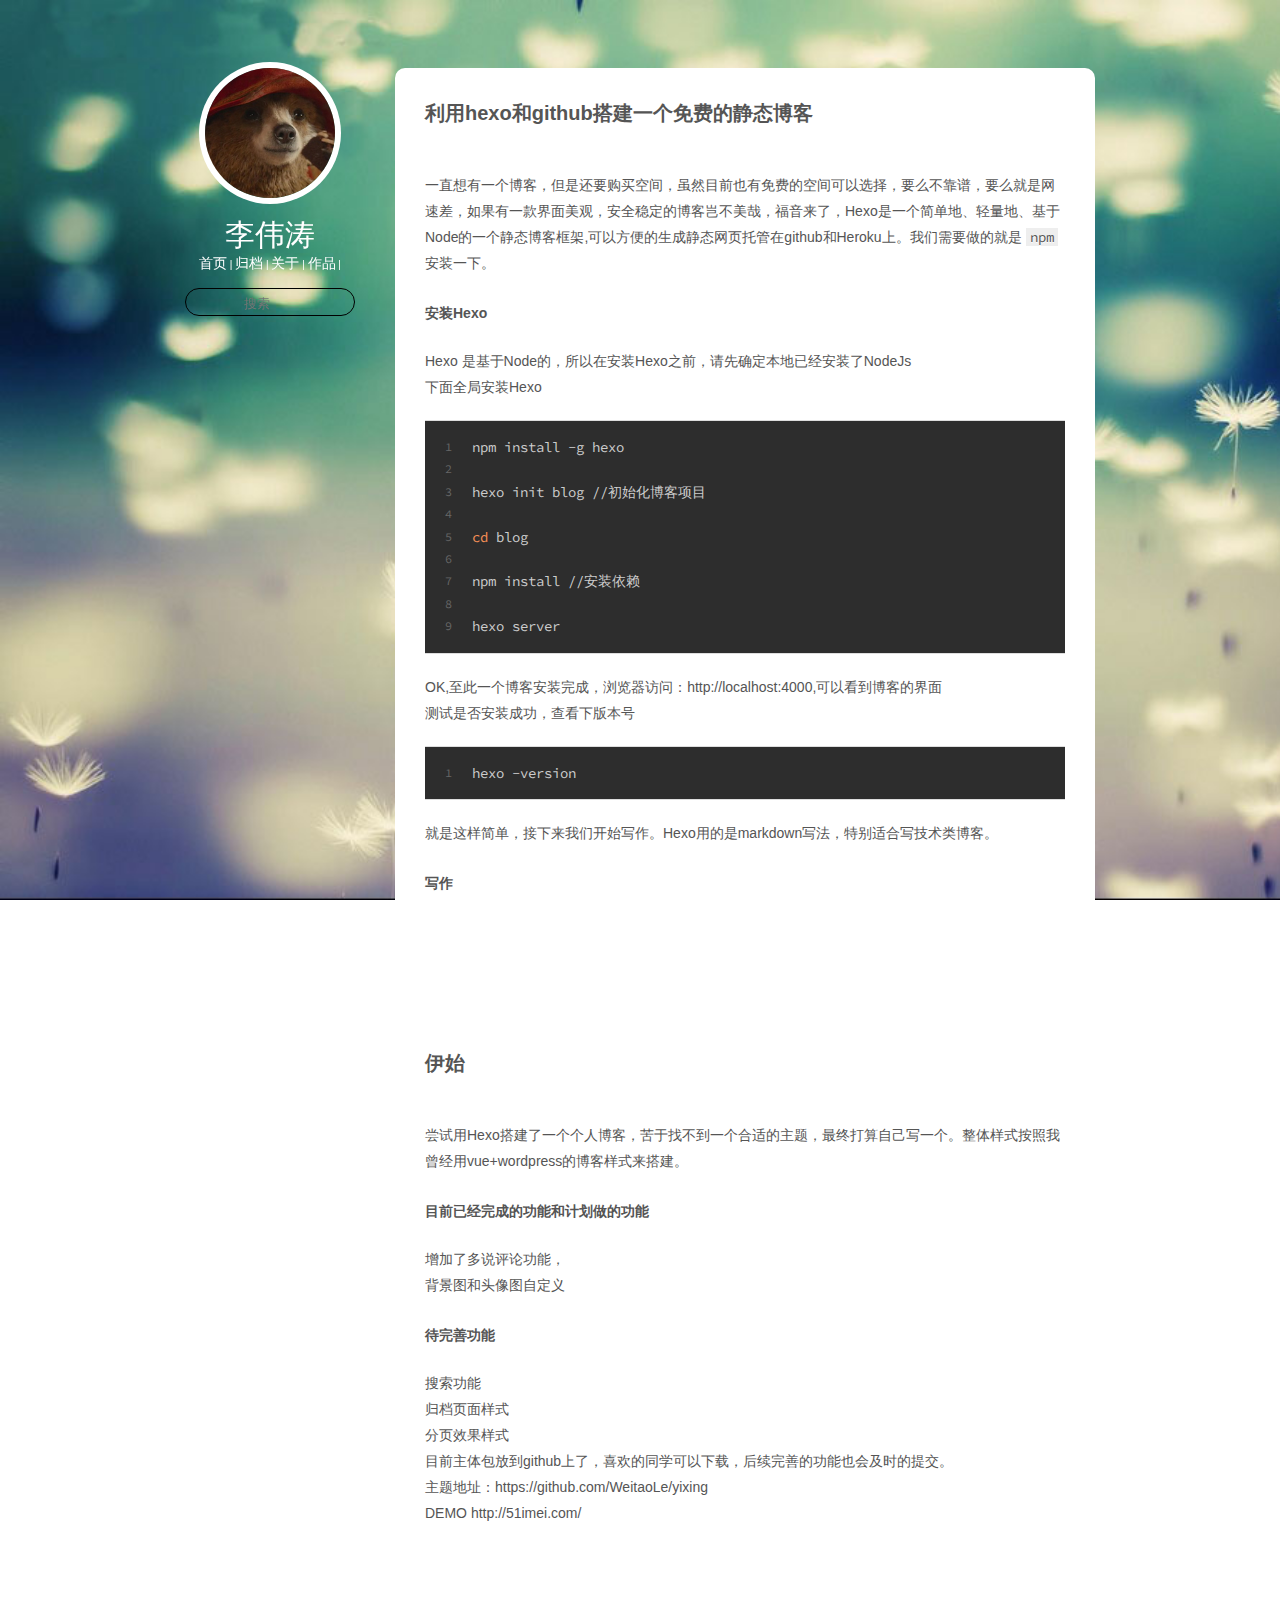
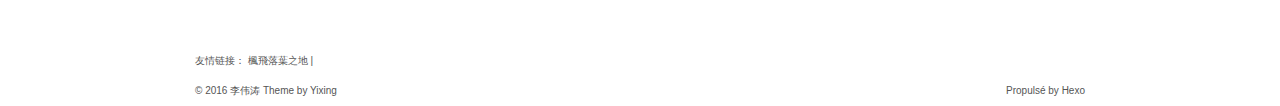
==== commit da03ad19: "Site updated: 2016-09-19 23:03:11" ====
--- a/index.html
+++ b/index.html
@@ -39,6 +39,8 @@
           <a href="/archives">归档</a> | 
         
           <a href="/about">关于</a> | 
+        
+          <a href="/works">作品</a> | 
         
    </div>
   <div class="searchbox"><button class="search-btn"><i class="search-icon">&#xe686;</i></button><input type="text" placeholder="搜索"></div>
@@ -109,7 +111,7 @@
 			<a target="_blank" href="http://www.yejialu.com/">楓飛落葉之地</a> |
 		 </div>
 		<div class="copyright">
-			 &copy; 2016 李伟涛  Theme by <a href="https://github.com/WeitaoLe/yixing" target="_blank">Yixing</a> <span>Powered by <a href="http://hexo.io/" target="_blank">Hexo</a></span>
+			 &copy; 2016 李伟涛  Theme by <a href="https://github.com/WeitaoLe/yixing" target="_blank">Yixing</a> <span>Propulsé by <a href="http://hexo.io/" target="_blank">Hexo</a></span>
 		</div>
 	</div>
     </div>
--- a/css/style.css
+++ b/css/style.css
@@ -366,6 +366,14 @@
   -webkit-transition: transform 0.8s;
   -moz-transition: transform 0.8s;
 }
+.myphoto img:hover {
+  -webkit-transform: rotate(360deg);
+  -moz-transform: rotate(360deg);
+  -ms-transform: rotate(360deg);
+  transform: rotate(360deg);
+  -webkit-transform: rotate(360deg);
+  -moz-transform: rotate(360deg);
+}
 .mysitename {
   height: 40px;
   text-align: center;
